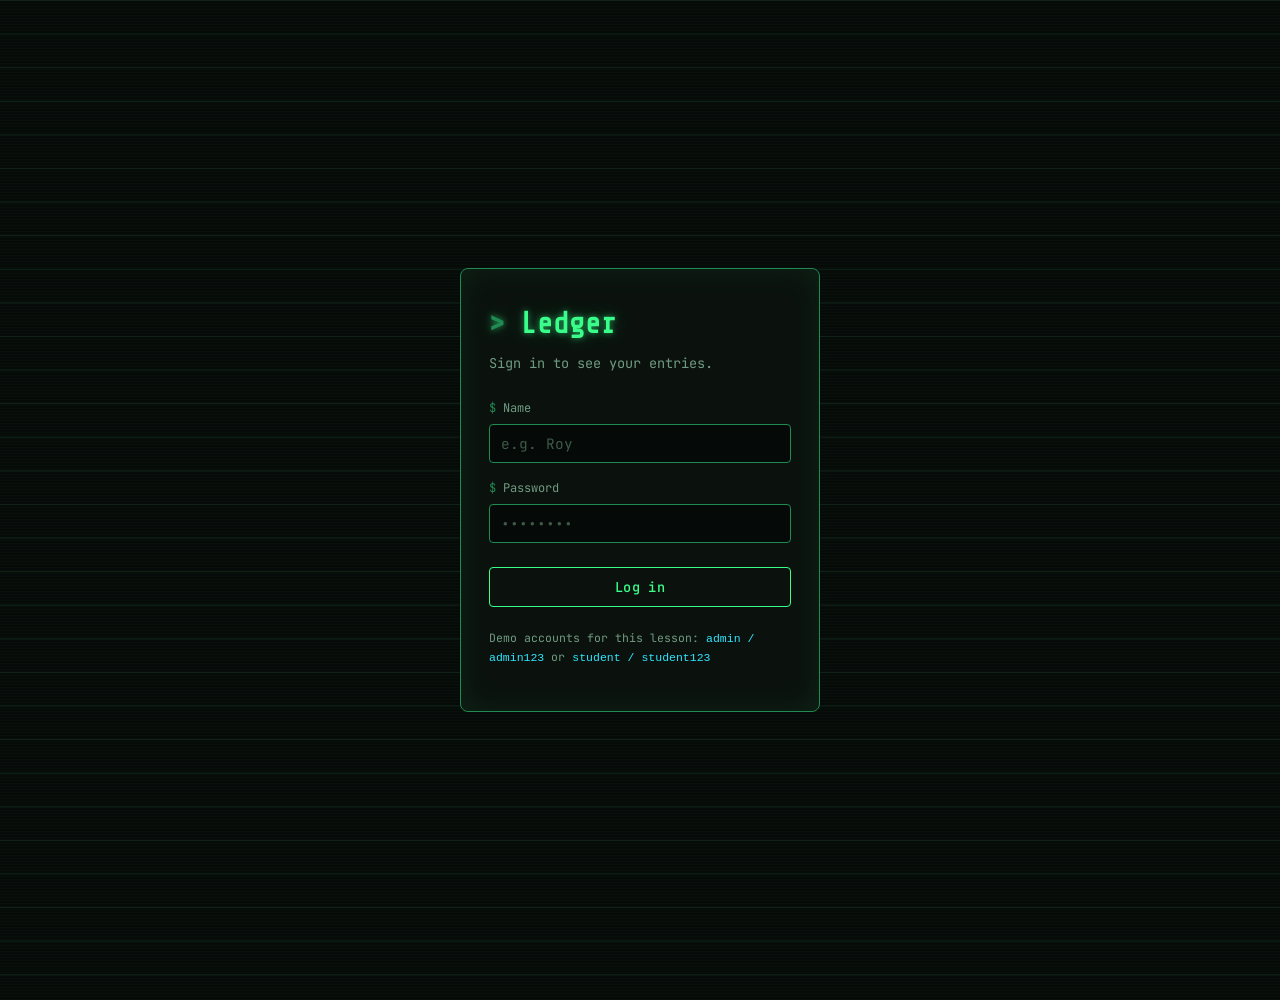
==== login.html @ c0100432 "Add files via upload" ====
<!DOCTYPE html>
<html lang="en">
<head>
<meta charset="UTF-8">
<meta name="viewport" content="width=device-width, initial-scale=1.0">
<title>Login — Money Cash Tracker</title>
<link rel="preconnect" href="https://fonts.googleapis.com">
<link href="https://fonts.googleapis.com/css2?family=JetBrains+Mono:wght@400;500;700&family=Share+Tech+Mono&display=swap" rel="stylesheet">
<link rel="stylesheet" href="style.css">
</head>
<body>

  <div class="login-page">
    <div class="login-card">
      <h1 class="login-title">Ledger</h1>
      <p class="login-tagline">Sign in to see your entries.</p>

      <form id="loginForm">
        <div class="field">
          <label for="loginName">Name</label>
          <input type="text" id="loginName" name="loginName" placeholder="e.g. Roy" required autocomplete="username">
        </div>

        <div class="field">
          <label for="loginPassword">Password</label>
          <input type="password" id="loginPassword" name="loginPassword" placeholder="••••••••" required autocomplete="current-password">
        </div>

        <p id="loginError" class="login-error" hidden>Wrong name or password. Try again.</p>

        <button type="submit" class="btn-primary login-submit">Log in</button>
      </form>

      <p class="login-hint">
        Demo accounts for this lesson: <code>admin / admin123</code> or <code>student / student123</code>
      </p>
    </div>
  </div>

  <script src="login.js"></script>
</body>
</html>
---- style.css ----
/* ===================================================
   Ledger — Expense Tracker
   Hacker terminal theme: neon green / cyan on black
   =================================================== */

:root {
  --bg: #060a08;
  --bg-panel: #0b120e;
  --grid-line: #10241a;
  --green: #39ff8a;
  --green-dim: #1f8a52;
  --cyan: #2fe6ff;
  --cyan-dim: #157a8a;
  --text: #c9f5d9;
  --text-dim: #6f9a80;
  --danger: #ff4d6a;
  --danger-dim: #8a2f3d;
}

* { box-sizing: border-box; }

body {
  margin: 0;
  background:
    linear-gradient(var(--grid-line) 1px, transparent 1px) 0 0 / 100% 2.1rem,
    repeating-linear-gradient(180deg, rgba(57,255,138,0.025) 0px, rgba(57,255,138,0.025) 1px, transparent 1px, transparent 3px),
    var(--bg);
  color: var(--text);
  font-family: 'JetBrains Mono', 'Share Tech Mono', monospace;
  font-size: 14.5px;
  line-height: 1.6;
  padding: 40px 20px 60px;
}

.page {
  max-width: 720px;
  margin: 0 auto;
}

/* ---------- Header ---------- */

.ledger-header {
  display: flex;
  justify-content: space-between;
  align-items: flex-end;
  flex-wrap: wrap;
  gap: 18px;
  border-bottom: 1px solid var(--green-dim);
  padding-bottom: 18px;
  margin-bottom: 28px;
  position: relative;
}

.header-top h1 {
  font-family: 'Share Tech Mono', 'JetBrains Mono', monospace;
  font-size: 2rem;
  margin: 0;
  letter-spacing: 1px;
  color: var(--green);
  text-shadow: 0 0 6px rgba(57,255,138,0.55), 0 0 18px rgba(57,255,138,0.25);
}

.header-top h1::before {
  content: "> ";
  color: var(--green-dim);
}

.header-top h1::after {
  content: "_";
  color: var(--green);
  animation: blink 1.1s steps(1) infinite;
}

@keyframes blink {
  0%, 49% { opacity: 1; }
  50%, 100% { opacity: 0; }
}

.tagline {
  margin: 6px 0 0 0;
  color: var(--text-dim);
  font-size: 0.85rem;
}

.total-box {
  display: flex;
  flex-direction: column;
  align-items: flex-end;
  text-align: right;
  border: 1px solid var(--cyan-dim);
  border-radius: 4px;
  padding: 8px 14px;
  background: rgba(47, 230, 255, 0.04);
}

.total-label {
  font-size: 0.72rem;
  color: var(--text-dim);
  text-transform: lowercase;
}

.total-amount {
  font-family: 'Share Tech Mono', monospace;
  font-size: 1.6rem;
  color: var(--cyan);
  text-shadow: 0 0 6px rgba(47,230,255,0.6), 0 0 16px rgba(47,230,255,0.25);
}

/* ---------- Entry form ---------- */

.entry-form-section {
  background: var(--bg-panel);
  border: 1px solid var(--green-dim);
  border-radius: 6px;
  padding: 22px 24px;
  margin-bottom: 34px;
  box-shadow: 0 0 24px rgba(57,255,138,0.06) inset;
}

.field-row {
  display: flex;
  gap: 16px;
  margin-bottom: 14px;
}

.field {
  flex: 1;
  display: flex;
  flex-direction: column;
}

.field-amount {
  max-width: 160px;
}

label {
  font-size: 0.75rem;
  color: var(--text-dim);
  margin-bottom: 6px;
}

label::before {
  content: "$ ";
  color: var(--green-dim);
}

input, select {
  font-family: 'JetBrains Mono', monospace;
  font-size: 0.9rem;
  padding: 9px 11px;
  border: 1px solid var(--green-dim);
  border-radius: 4px;
  background: #050907;
  color: var(--text);
}

input::placeholder { color: #3d5a49; }

input:focus, select:focus {
  outline: none;
  border-color: var(--cyan);
  box-shadow: 0 0 0 1px var(--cyan), 0 0 10px rgba(47,230,255,0.35);
}

.form-actions {
  display: flex;
  align-items: center;
  gap: 16px;
  margin-top: 6px;
}

.btn-primary {
  background: transparent;
  color: var(--green);
  border: 1px solid var(--green);
  padding: 10px 20px;
  border-radius: 4px;
  font-size: 0.85rem;
  cursor: pointer;
  font-family: 'JetBrains Mono', monospace;
  font-weight: 500;
  letter-spacing: 0.4px;
  transition: background 0.15s ease, box-shadow 0.15s ease, color 0.15s ease;
}

.btn-primary:hover {
  background: var(--green);
  color: #04140a;
  box-shadow: 0 0 16px rgba(57,255,138,0.5);
}

.btn-text {
  background: none;
  border: none;
  color: var(--text-dim);
  font-size: 0.8rem;
  cursor: pointer;
  text-decoration: underline;
  padding: 0;
  font-family: 'JetBrains Mono', monospace;
}

.btn-text:hover { color: var(--cyan); }

/* ---------- Entries list ---------- */

.entries-heading {
  display: grid;
  grid-template-columns: 90px 1fr 110px 100px 100px;
  gap: 10px;
  font-size: 0.72rem;
  color: var(--text-dim);
  padding: 0 6px 8px;
  border-bottom: 1px solid var(--green-dim);
  text-transform: lowercase;
}

.entry-row {
  display: grid;
  grid-template-columns: 90px 1fr 110px 100px 100px;
  gap: 10px;
  align-items: center;
  padding: 12px 6px;
  border-bottom: 1px solid var(--grid-line);
  transition: background 0.15s ease;
}

.entry-row:hover {
  background: rgba(57, 255, 138, 0.035);
}

.entry-row .entry-date {
  font-size: 0.8rem;
  color: var(--text-dim);
}

.entry-row .entry-title {
  font-weight: 500;
  color: var(--text);
}

.entry-row .entry-category {
  font-size: 0.78rem;
  color: var(--cyan-dim);
}

.align-right { text-align: right; }

.entry-amount {
  text-align: right;
  color: var(--danger);
  font-family: 'Share Tech Mono', monospace;
  font-size: 0.92rem;
  text-shadow: 0 0 6px rgba(255,77,106,0.35);
}

.entry-amount::before {
  content: "-";
}

.entry-actions {
  display: flex;
  gap: 10px;
  justify-content: flex-end;
}

.entry-actions button {
  background: none;
  border: none;
  font-size: 0.75rem;
  color: var(--text-dim);
  cursor: pointer;
  text-decoration: underline;
  padding: 0;
  font-family: 'JetBrains Mono', monospace;
}

.entry-actions button.delete-btn:hover { color: var(--danger); }
.entry-actions button.edit-btn:hover { color: var(--cyan); }

.empty-state {
  padding: 30px 6px;
  color: var(--text-dim);
  font-size: 0.85rem;
  text-align: center;
}

.empty-state::before {
  content: "// ";
  color: var(--green-dim);
}

/* ---------- Footer ---------- */

.page-footer {
  margin-top: 40px;
  border-top: 1px solid var(--grid-line);
  padding-top: 14px;
  font-size: 0.75rem;
  color: var(--text-dim);
}

.page-footer p::before {
  content: "# ";
  color: var(--green-dim);
}

/* ---------- Responsive ---------- */

@media (max-width: 640px) {
  .entries-heading { display: none; }

  .entry-row {
    grid-template-columns: 1fr;
    gap: 4px;
    padding: 14px 6px;
  }

  .entry-row .entry-date { order: 1; }
  .entry-row .entry-title { order: 2; }
  .entry-row .entry-category { order: 3; }
  .entry-amount { order: 4; text-align: left; }
  .entry-actions { order: 5; justify-content: flex-start; margin-top: 4px; }

  .field-row { flex-direction: column; gap: 14px; }
  .field-amount { max-width: none; }

  .ledger-header { align-items: flex-start; }
  .total-box { align-items: flex-start; text-align: left; }
}

/* ---------- Reduced motion / accessibility ---------- */

@media (prefers-reduced-motion: reduce) {
  * { animation: none !important; transition: none !important; }
}

/* ---------- Login page ---------- */

.login-page {
  min-height: 100vh;
  display: flex;
  align-items: center;
  justify-content: center;
}

.login-card {
  width: 100%;
  max-width: 360px;
  background: var(--bg-panel);
  border: 1px solid var(--green-dim);
  border-radius: 8px;
  padding: 32px 28px;
  box-shadow: 0 0 30px rgba(57,255,138,0.07) inset;
}

.login-title {
  font-family: 'Share Tech Mono', monospace;
  font-size: 1.8rem;
  color: var(--green);
  text-shadow: 0 0 6px rgba(57,255,138,0.55), 0 0 18px rgba(57,255,138,0.25);
  margin: 0;
}

.login-title::before {
  content: "> ";
  color: var(--green-dim);
}

.login-tagline {
  color: var(--text-dim);
  font-size: 0.85rem;
  margin: 6px 0 24px 0;
}

.login-card .field {
  margin-bottom: 16px;
}

.login-submit {
  width: 100%;
  margin-top: 8px;
}

.login-error {
  color: var(--danger);
  font-size: 0.82rem;
  margin: -6px 0 14px 0;
}

.login-error::before {
  content: "! ";
}

.login-hint {
  margin-top: 22px;
  font-size: 0.72rem;
  color: var(--text-dim);
  line-height: 1.6;
}

.login-hint code {
  color: var(--cyan);
  background: none;
  padding: 0;
}

/* ---------- User bar (on the main app page) ---------- */

.user-bar {
  display: flex;
  justify-content: flex-end;
  align-items: center;
  gap: 12px;
  font-size: 0.78rem;
  color: var(--text-dim);
  margin-bottom: 14px;
}

.user-bar .user-name {
  color: var(--cyan);
}

.user-bar .user-name::before {
  content: "~ ";
  color: var(--cyan-dim);
}

.logout-btn {
  background: none;
  border: none;
  color: var(--text-dim);
  font-size: 0.78rem;
  cursor: pointer;
  text-decoration: underline;
  padding: 0;
  font-family: 'JetBrains Mono', monospace;
}

.logout-btn:hover { color: var(--danger); }
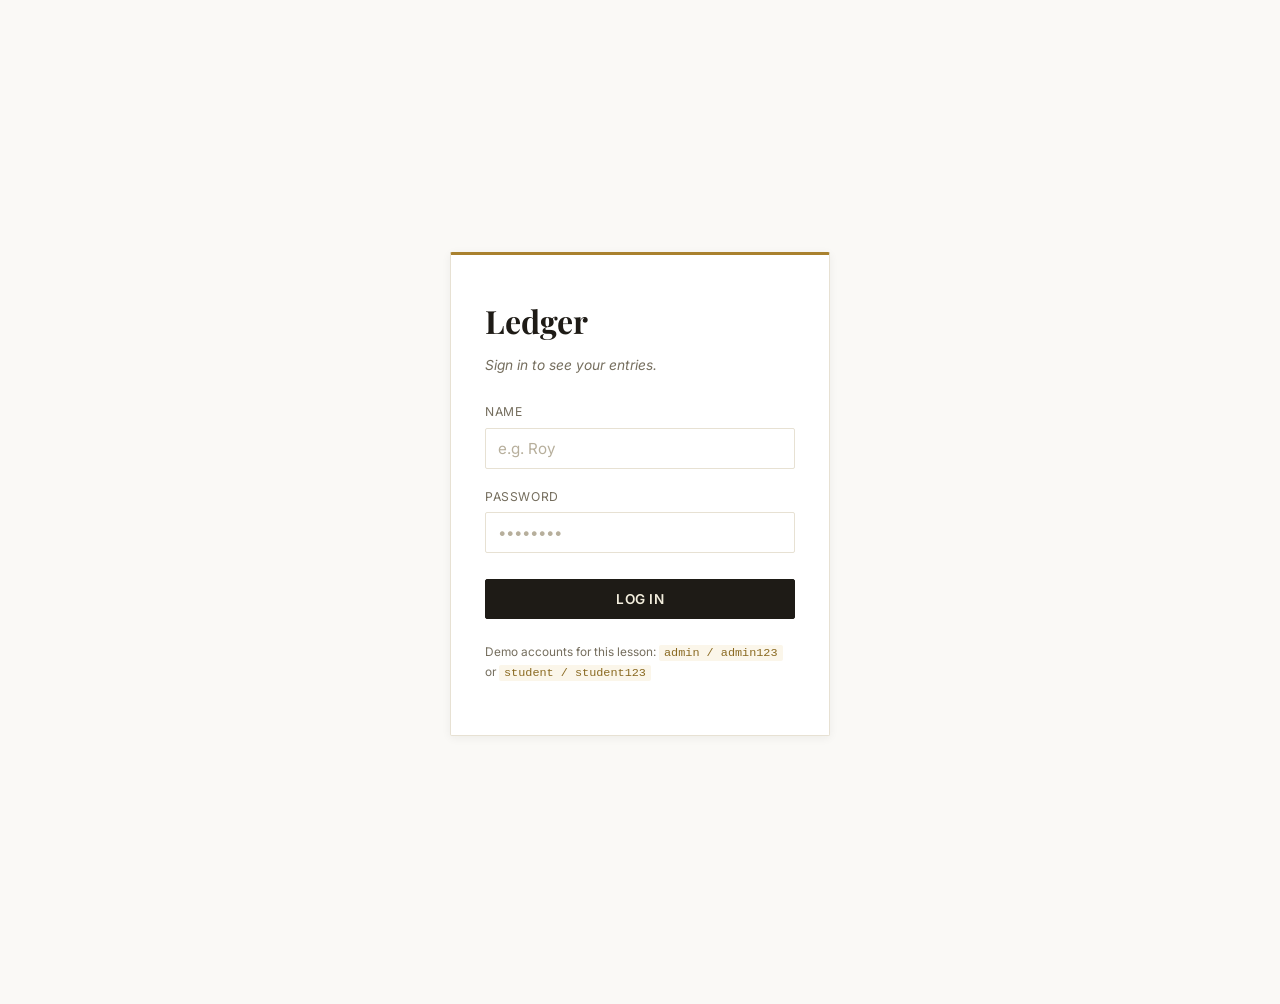
==== commit 8f0ab262: "Add files via upload" ====
--- a/login.html
+++ b/login.html
@@ -5,7 +5,7 @@
 <meta name="viewport" content="width=device-width, initial-scale=1.0">
 <title>Login — Money Cash Tracker</title>
 <link rel="preconnect" href="https://fonts.googleapis.com">
-<link href="https://fonts.googleapis.com/css2?family=JetBrains+Mono:wght@400;500;700&family=Share+Tech+Mono&display=swap" rel="stylesheet">
+<link href="https://fonts.googleapis.com/css2?family=Playfair+Display:wght@600;700&family=Inter:wght@400;500;600&display=swap" rel="stylesheet">
 <link rel="stylesheet" href="style.css">
 </head>
 <body>
--- a/style.css
+++ b/style.css
@@ -1,39 +1,36 @@
 /* ===================================================
    Ledger — Expense Tracker
-   Hacker terminal theme: neon green / cyan on black
+   Executive theme: white / ivory with gold accents
    =================================================== */
 
 :root {
-  --bg: #060a08;
-  --bg-panel: #0b120e;
-  --grid-line: #10241a;
-  --green: #39ff8a;
-  --green-dim: #1f8a52;
-  --cyan: #2fe6ff;
-  --cyan-dim: #157a8a;
-  --text: #c9f5d9;
-  --text-dim: #6f9a80;
-  --danger: #ff4d6a;
-  --danger-dim: #8a2f3d;
+  --bg: #FAF9F6;
+  --panel: #FFFFFF;
+  --rule: #E7E1D3;
+  --rule-soft: #F1EDE2;
+  --ink: #1E1B16;
+  --ink-soft: #756E5E;
+  --gold: #A9812E;
+  --gold-deep: #8A6A22;
+  --gold-bright: #C9A227;
+  --burgundy: #7A2E2E;
+  --focus: #8A6A22;
 }
 
 * { box-sizing: border-box; }
 
 body {
   margin: 0;
-  background:
-    linear-gradient(var(--grid-line) 1px, transparent 1px) 0 0 / 100% 2.1rem,
-    repeating-linear-gradient(180deg, rgba(57,255,138,0.025) 0px, rgba(57,255,138,0.025) 1px, transparent 1px, transparent 3px),
-    var(--bg);
-  color: var(--text);
-  font-family: 'JetBrains Mono', 'Share Tech Mono', monospace;
-  font-size: 14.5px;
+  background: var(--bg);
+  color: var(--ink);
+  font-family: 'Inter', 'Helvetica Neue', Arial, sans-serif;
+  font-size: 15px;
   line-height: 1.6;
-  padding: 40px 20px 60px;
+  padding: 44px 20px 60px;
 }
 
 .page {
-  max-width: 720px;
+  max-width: 760px;
   margin: 0 auto;
 }
 
@@ -45,41 +42,36 @@
   align-items: flex-end;
   flex-wrap: wrap;
   gap: 18px;
-  border-bottom: 1px solid var(--green-dim);
-  padding-bottom: 18px;
-  margin-bottom: 28px;
+  border-bottom: 1px solid var(--rule);
+  padding-bottom: 22px;
+  margin-bottom: 32px;
   position: relative;
 }
 
+.ledger-header::after {
+  content: "";
+  position: absolute;
+  left: 0;
+  bottom: -1px;
+  width: 64px;
+  height: 3px;
+  background: var(--gold);
+}
+
 .header-top h1 {
-  font-family: 'Share Tech Mono', 'JetBrains Mono', monospace;
-  font-size: 2rem;
+  font-family: 'Playfair Display', 'Georgia', serif;
+  font-weight: 700;
+  font-size: 2.3rem;
   margin: 0;
-  letter-spacing: 1px;
-  color: var(--green);
-  text-shadow: 0 0 6px rgba(57,255,138,0.55), 0 0 18px rgba(57,255,138,0.25);
-}
-
-.header-top h1::before {
-  content: "> ";
-  color: var(--green-dim);
-}
-
-.header-top h1::after {
-  content: "_";
-  color: var(--green);
-  animation: blink 1.1s steps(1) infinite;
-}
-
-@keyframes blink {
-  0%, 49% { opacity: 1; }
-  50%, 100% { opacity: 0; }
+  letter-spacing: 0.3px;
+  color: var(--ink);
 }
 
 .tagline {
   margin: 6px 0 0 0;
-  color: var(--text-dim);
-  font-size: 0.85rem;
+  color: var(--ink-soft);
+  font-size: 0.9rem;
+  font-style: italic;
 }
 
 .total-box {
@@ -87,40 +79,42 @@
   flex-direction: column;
   align-items: flex-end;
   text-align: right;
-  border: 1px solid var(--cyan-dim);
-  border-radius: 4px;
-  padding: 8px 14px;
-  background: rgba(47, 230, 255, 0.04);
+  border: 1px solid var(--rule);
+  border-top: 2px solid var(--gold);
+  border-radius: 2px;
+  padding: 10px 18px;
+  background: var(--panel);
 }
 
 .total-label {
   font-size: 0.72rem;
-  color: var(--text-dim);
-  text-transform: lowercase;
+  color: var(--ink-soft);
+  text-transform: uppercase;
+  letter-spacing: 1px;
 }
 
 .total-amount {
-  font-family: 'Share Tech Mono', monospace;
-  font-size: 1.6rem;
-  color: var(--cyan);
-  text-shadow: 0 0 6px rgba(47,230,255,0.6), 0 0 16px rgba(47,230,255,0.25);
+  font-family: 'Playfair Display', 'Georgia', serif;
+  font-weight: 700;
+  font-size: 1.7rem;
+  color: var(--gold-deep);
 }
 
 /* ---------- Entry form ---------- */
 
 .entry-form-section {
-  background: var(--bg-panel);
-  border: 1px solid var(--green-dim);
-  border-radius: 6px;
-  padding: 22px 24px;
-  margin-bottom: 34px;
-  box-shadow: 0 0 24px rgba(57,255,138,0.06) inset;
+  background: var(--panel);
+  border: 1px solid var(--rule);
+  border-radius: 4px;
+  padding: 26px 28px;
+  margin-bottom: 36px;
+  box-shadow: 0 1px 3px rgba(30,27,22,0.04);
 }
 
 .field-row {
   display: flex;
   gap: 16px;
-  margin-bottom: 14px;
+  margin-bottom: 16px;
 }
 
 .field {
@@ -134,73 +128,71 @@
 }
 
 label {
-  font-size: 0.75rem;
-  color: var(--text-dim);
+  font-size: 0.76rem;
+  color: var(--ink-soft);
   margin-bottom: 6px;
-}
-
-label::before {
-  content: "$ ";
-  color: var(--green-dim);
+  text-transform: uppercase;
+  letter-spacing: 0.6px;
 }
 
 input, select {
-  font-family: 'JetBrains Mono', monospace;
-  font-size: 0.9rem;
-  padding: 9px 11px;
-  border: 1px solid var(--green-dim);
-  border-radius: 4px;
-  background: #050907;
-  color: var(--text);
-}
-
-input::placeholder { color: #3d5a49; }
+  font-family: 'Inter', Arial, sans-serif;
+  font-size: 0.95rem;
+  padding: 10px 12px;
+  border: 1px solid var(--rule);
+  border-radius: 2px;
+  background: #FFFFFF;
+  color: var(--ink);
+}
+
+input::placeholder { color: #B7AF9C; }
 
 input:focus, select:focus {
   outline: none;
-  border-color: var(--cyan);
-  box-shadow: 0 0 0 1px var(--cyan), 0 0 10px rgba(47,230,255,0.35);
+  border-color: var(--gold);
+  box-shadow: 0 0 0 1px var(--gold);
 }
 
 .form-actions {
   display: flex;
   align-items: center;
-  gap: 16px;
+  gap: 18px;
   margin-top: 6px;
 }
 
 .btn-primary {
-  background: transparent;
-  color: var(--green);
-  border: 1px solid var(--green);
-  padding: 10px 20px;
-  border-radius: 4px;
+  background: var(--ink);
+  color: #F3EEDD;
+  border: 1px solid var(--ink);
+  padding: 11px 24px;
+  border-radius: 2px;
   font-size: 0.85rem;
   cursor: pointer;
-  font-family: 'JetBrains Mono', monospace;
-  font-weight: 500;
-  letter-spacing: 0.4px;
-  transition: background 0.15s ease, box-shadow 0.15s ease, color 0.15s ease;
+  font-family: 'Inter', Arial, sans-serif;
+  font-weight: 600;
+  letter-spacing: 0.5px;
+  text-transform: uppercase;
+  transition: background 0.15s ease, color 0.15s ease, border-color 0.15s ease;
 }
 
 .btn-primary:hover {
-  background: var(--green);
-  color: #04140a;
-  box-shadow: 0 0 16px rgba(57,255,138,0.5);
+  background: var(--gold);
+  border-color: var(--gold);
+  color: #1E1B16;
 }
 
 .btn-text {
   background: none;
   border: none;
-  color: var(--text-dim);
-  font-size: 0.8rem;
+  color: var(--ink-soft);
+  font-size: 0.82rem;
   cursor: pointer;
   text-decoration: underline;
   padding: 0;
-  font-family: 'JetBrains Mono', monospace;
-}
-
-.btn-text:hover { color: var(--cyan); }
+  font-family: 'Inter', Arial, sans-serif;
+}
+
+.btn-text:hover { color: var(--gold-deep); }
 
 /* ---------- Entries list ---------- */
 
@@ -209,10 +201,11 @@
   grid-template-columns: 90px 1fr 110px 100px 100px;
   gap: 10px;
   font-size: 0.72rem;
-  color: var(--text-dim);
-  padding: 0 6px 8px;
-  border-bottom: 1px solid var(--green-dim);
-  text-transform: lowercase;
+  color: var(--ink-soft);
+  padding: 0 6px 10px;
+  border-bottom: 2px solid var(--ink);
+  text-transform: uppercase;
+  letter-spacing: 0.8px;
 }
 
 .entry-row {
@@ -220,89 +213,78 @@
   grid-template-columns: 90px 1fr 110px 100px 100px;
   gap: 10px;
   align-items: center;
-  padding: 12px 6px;
-  border-bottom: 1px solid var(--grid-line);
+  padding: 14px 6px;
+  border-bottom: 1px solid var(--rule-soft);
   transition: background 0.15s ease;
 }
 
 .entry-row:hover {
-  background: rgba(57, 255, 138, 0.035);
+  background: #FBF8F0;
 }
 
 .entry-row .entry-date {
-  font-size: 0.8rem;
-  color: var(--text-dim);
+  font-size: 0.82rem;
+  color: var(--ink-soft);
 }
 
 .entry-row .entry-title {
   font-weight: 500;
-  color: var(--text);
+  color: var(--ink);
 }
 
 .entry-row .entry-category {
   font-size: 0.78rem;
-  color: var(--cyan-dim);
+  color: var(--gold-deep);
+  text-transform: uppercase;
+  letter-spacing: 0.4px;
 }
 
 .align-right { text-align: right; }
 
 .entry-amount {
   text-align: right;
-  color: var(--danger);
-  font-family: 'Share Tech Mono', monospace;
-  font-size: 0.92rem;
-  text-shadow: 0 0 6px rgba(255,77,106,0.35);
-}
-
-.entry-amount::before {
-  content: "-";
+  color: var(--burgundy);
+  font-family: 'Playfair Display', 'Georgia', serif;
+  font-weight: 600;
+  font-size: 0.98rem;
 }
 
 .entry-actions {
   display: flex;
-  gap: 10px;
+  gap: 12px;
   justify-content: flex-end;
 }
 
 .entry-actions button {
   background: none;
   border: none;
-  font-size: 0.75rem;
-  color: var(--text-dim);
+  font-size: 0.76rem;
+  color: var(--ink-soft);
   cursor: pointer;
   text-decoration: underline;
   padding: 0;
-  font-family: 'JetBrains Mono', monospace;
-}
-
-.entry-actions button.delete-btn:hover { color: var(--danger); }
-.entry-actions button.edit-btn:hover { color: var(--cyan); }
+  font-family: 'Inter', Arial, sans-serif;
+}
+
+.entry-actions button.delete-btn:hover { color: var(--burgundy); }
+.entry-actions button.edit-btn:hover { color: var(--gold-deep); }
 
 .empty-state {
-  padding: 30px 6px;
-  color: var(--text-dim);
-  font-size: 0.85rem;
+  padding: 34px 6px;
+  color: var(--ink-soft);
+  font-size: 0.9rem;
   text-align: center;
-}
-
-.empty-state::before {
-  content: "// ";
-  color: var(--green-dim);
+  font-style: italic;
 }
 
 /* ---------- Footer ---------- */
 
 .page-footer {
-  margin-top: 40px;
-  border-top: 1px solid var(--grid-line);
-  padding-top: 14px;
-  font-size: 0.75rem;
-  color: var(--text-dim);
-}
-
-.page-footer p::before {
-  content: "# ";
-  color: var(--green-dim);
+  margin-top: 44px;
+  border-top: 1px solid var(--rule);
+  padding-top: 16px;
+  font-size: 0.78rem;
+  color: var(--ink-soft);
 }
 
 /* ---------- Responsive ---------- */
@@ -313,7 +295,7 @@
   .entry-row {
     grid-template-columns: 1fr;
     gap: 4px;
-    padding: 14px 6px;
+    padding: 16px 6px;
   }
 
   .entry-row .entry-date { order: 1; }
@@ -332,7 +314,7 @@
 /* ---------- Reduced motion / accessibility ---------- */
 
 @media (prefers-reduced-motion: reduce) {
-  * { animation: none !important; transition: none !important; }
+  * { transition: none !important; }
 }
 
 /* ---------- Login page ---------- */
@@ -346,35 +328,32 @@
 
 .login-card {
   width: 100%;
-  max-width: 360px;
-  background: var(--bg-panel);
-  border: 1px solid var(--green-dim);
-  border-radius: 8px;
-  padding: 32px 28px;
-  box-shadow: 0 0 30px rgba(57,255,138,0.07) inset;
+  max-width: 380px;
+  background: var(--panel);
+  border: 1px solid var(--rule);
+  border-top: 3px solid var(--gold);
+  border-radius: 2px;
+  padding: 40px 34px;
+  box-shadow: 0 2px 10px rgba(30,27,22,0.06);
 }
 
 .login-title {
-  font-family: 'Share Tech Mono', monospace;
-  font-size: 1.8rem;
-  color: var(--green);
-  text-shadow: 0 0 6px rgba(57,255,138,0.55), 0 0 18px rgba(57,255,138,0.25);
+  font-family: 'Playfair Display', 'Georgia', serif;
+  font-weight: 700;
+  font-size: 2rem;
+  color: var(--ink);
   margin: 0;
 }
 
-.login-title::before {
-  content: "> ";
-  color: var(--green-dim);
-}
-
 .login-tagline {
-  color: var(--text-dim);
-  font-size: 0.85rem;
-  margin: 6px 0 24px 0;
+  color: var(--ink-soft);
+  font-size: 0.86rem;
+  font-style: italic;
+  margin: 8px 0 26px 0;
 }
 
 .login-card .field {
-  margin-bottom: 16px;
+  margin-bottom: 18px;
 }
 
 .login-submit {
@@ -383,26 +362,24 @@
 }
 
 .login-error {
-  color: var(--danger);
+  color: var(--burgundy);
   font-size: 0.82rem;
-  margin: -6px 0 14px 0;
-}
-
-.login-error::before {
-  content: "! ";
+  margin: -8px 0 16px 0;
 }
 
 .login-hint {
-  margin-top: 22px;
-  font-size: 0.72rem;
-  color: var(--text-dim);
+  margin-top: 24px;
+  font-size: 0.74rem;
+  color: var(--ink-soft);
   line-height: 1.6;
 }
 
 .login-hint code {
-  color: var(--cyan);
-  background: none;
-  padding: 0;
+  color: var(--gold-deep);
+  background: #FBF6EA;
+  padding: 1px 5px;
+  border-radius: 2px;
+  font-family: 'Courier New', monospace;
 }
 
 /* ---------- User bar (on the main app page) ---------- */
@@ -411,30 +388,26 @@
   display: flex;
   justify-content: flex-end;
   align-items: center;
-  gap: 12px;
-  font-size: 0.78rem;
-  color: var(--text-dim);
-  margin-bottom: 14px;
+  gap: 14px;
+  font-size: 0.8rem;
+  color: var(--ink-soft);
+  margin-bottom: 16px;
 }
 
 .user-bar .user-name {
-  color: var(--cyan);
-}
-
-.user-bar .user-name::before {
-  content: "~ ";
-  color: var(--cyan-dim);
+  color: var(--gold-deep);
+  font-weight: 600;
 }
 
 .logout-btn {
   background: none;
   border: none;
-  color: var(--text-dim);
+  color: var(--ink-soft);
   font-size: 0.78rem;
   cursor: pointer;
   text-decoration: underline;
   padding: 0;
-  font-family: 'JetBrains Mono', monospace;
-}
-
-.logout-btn:hover { color: var(--danger); }
+  font-family: 'Inter', Arial, sans-serif;
+}
+
+.logout-btn:hover { color: var(--burgundy); }
